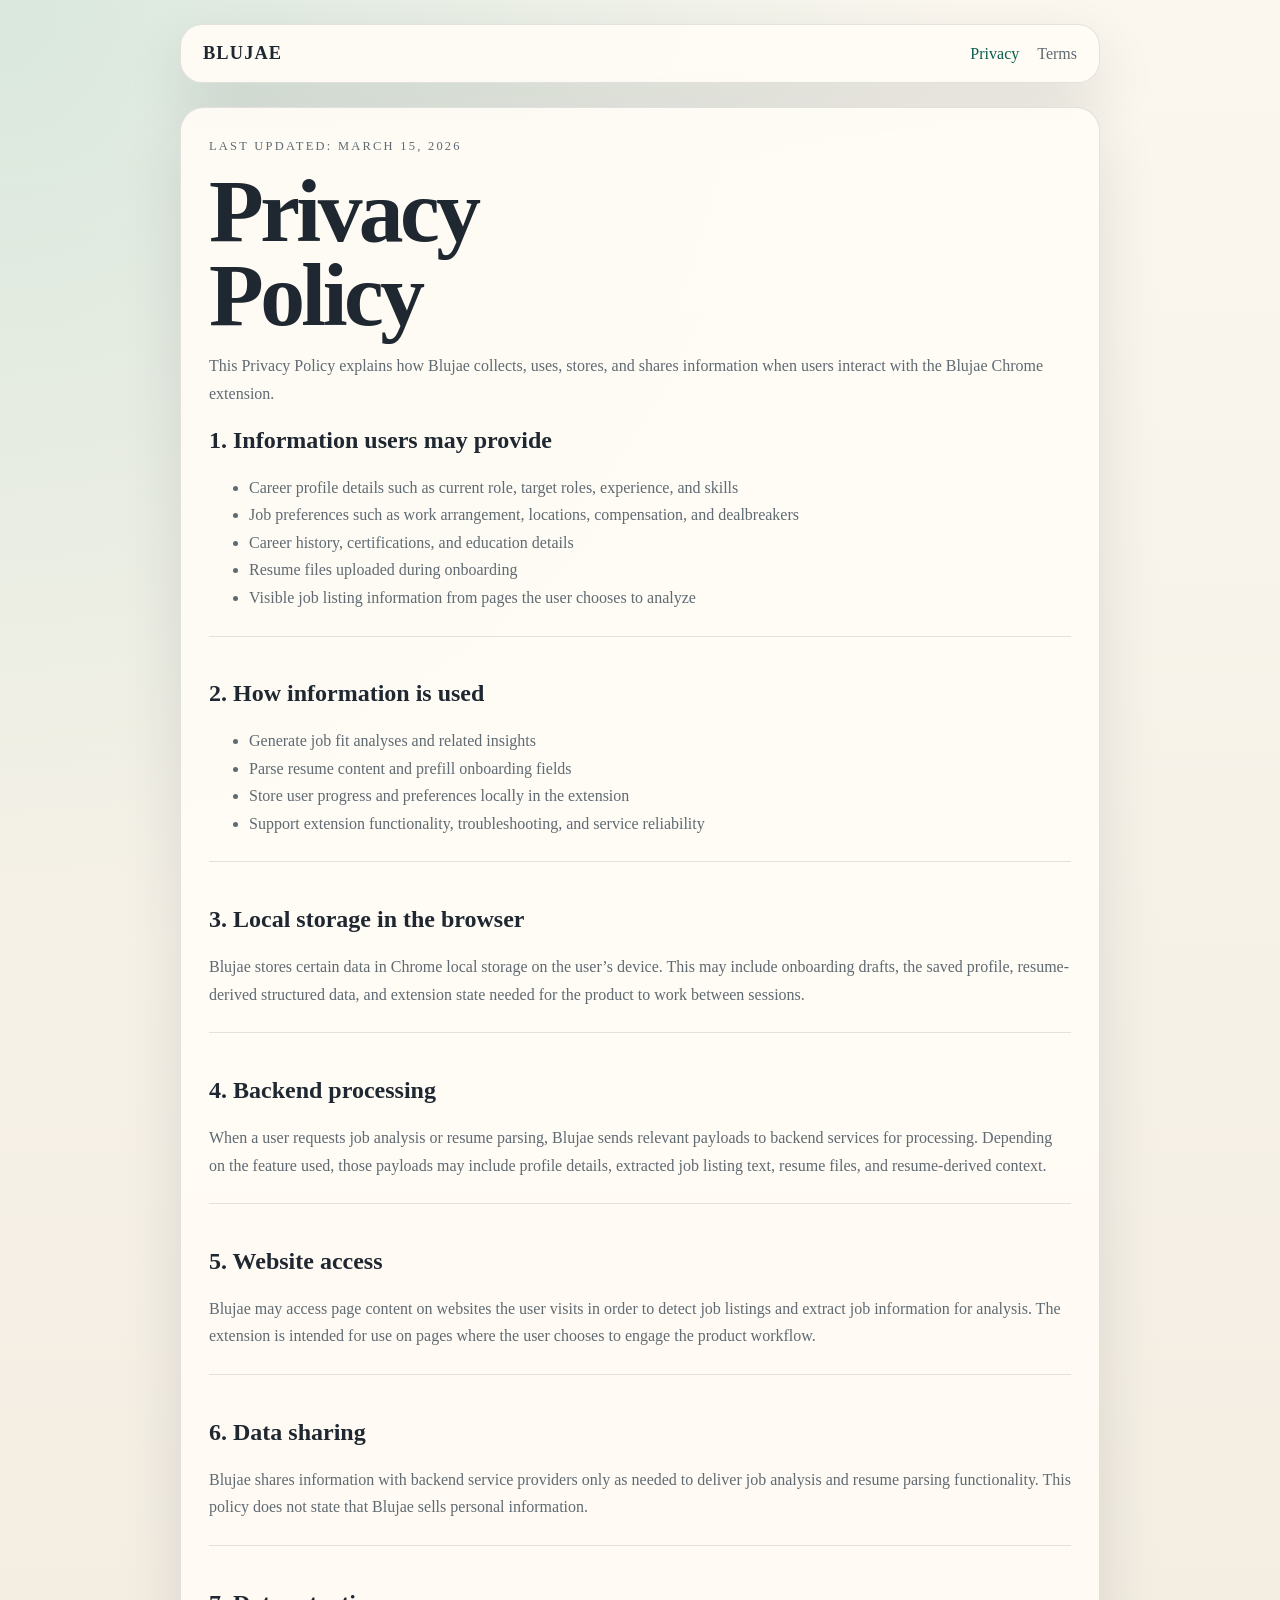
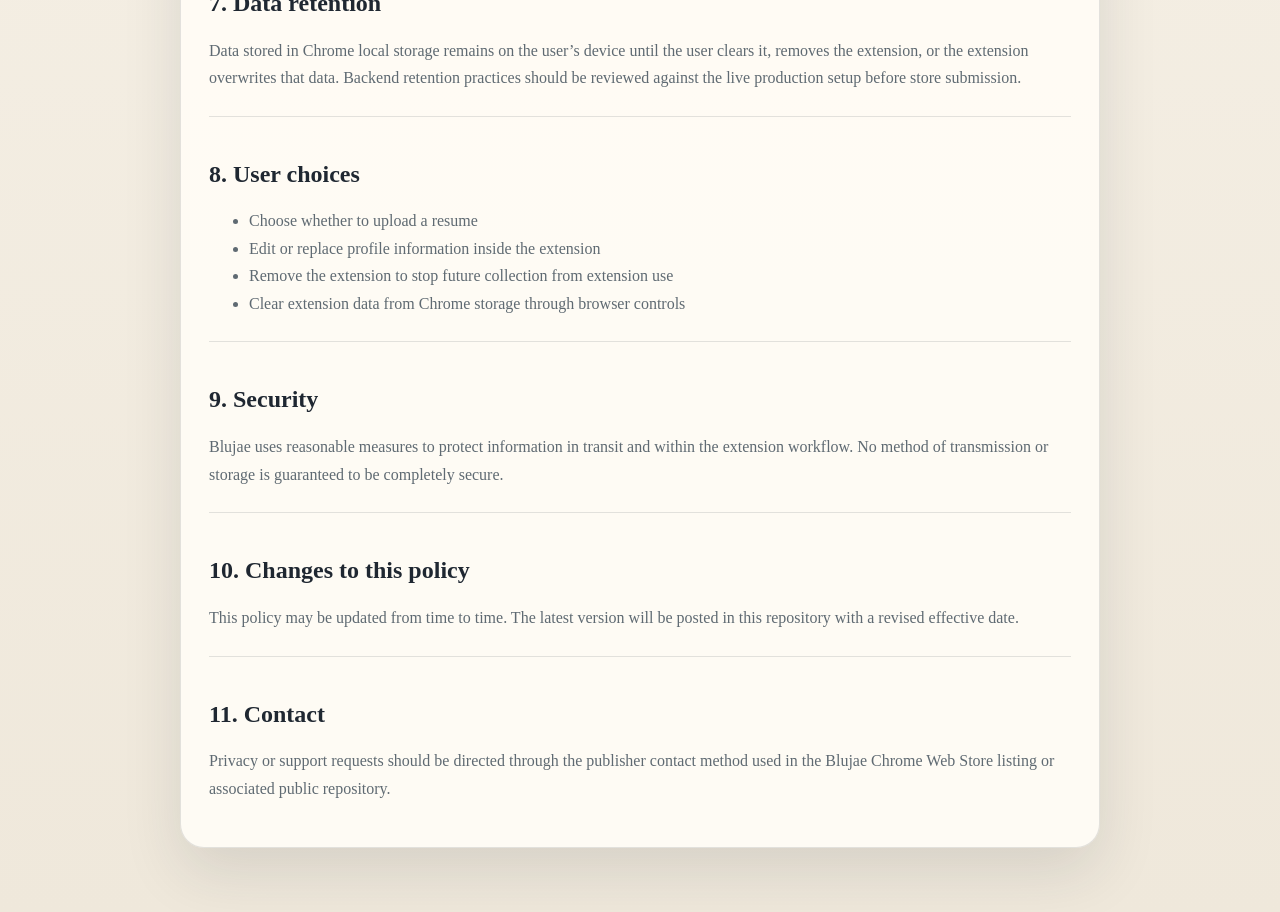
==== privacy.html @ c77d4da8 "Add files via upload" ====
<!DOCTYPE html>
<html lang="en">
  <head>
    <meta charset="UTF-8" />
    <meta name="viewport" content="width=device-width, initial-scale=1.0" />
    <title>Blujae | Privacy Policy</title>
    <meta name="description" content="Privacy Policy for the Blujae Chrome extension." />
    <link rel="stylesheet" href="./styles.css" />
  </head>
  <body>
    <div class="page-shell policy-shell">
      <nav class="topbar compact">
        <a class="brand" href="./index.html">Blujae</a>
        <div class="nav-links">
          <a class="active" href="./privacy.html">Privacy</a>
          <a href="./terms.html">Terms</a>
        </div>
      </nav>

      <main class="policy-page">
        <p class="eyebrow">Last updated: March 15, 2026</p>
        <h1>Privacy Policy</h1>
        <p>
          This Privacy Policy explains how Blujae collects, uses, stores, and shares information
          when users interact with the Blujae Chrome extension.
        </p>

        <section>
          <h2>1. Information users may provide</h2>
          <ul>
            <li>Career profile details such as current role, target roles, experience, and skills</li>
            <li>Job preferences such as work arrangement, locations, compensation, and dealbreakers</li>
            <li>Career history, certifications, and education details</li>
            <li>Resume files uploaded during onboarding</li>
            <li>Visible job listing information from pages the user chooses to analyze</li>
          </ul>
        </section>

        <section>
          <h2>2. How information is used</h2>
          <ul>
            <li>Generate job fit analyses and related insights</li>
            <li>Parse resume content and prefill onboarding fields</li>
            <li>Store user progress and preferences locally in the extension</li>
            <li>Support extension functionality, troubleshooting, and service reliability</li>
          </ul>
        </section>

        <section>
          <h2>3. Local storage in the browser</h2>
          <p>
            Blujae stores certain data in Chrome local storage on the user’s device. This may
            include onboarding drafts, the saved profile, resume-derived structured data, and
            extension state needed for the product to work between sessions.
          </p>
        </section>

        <section>
          <h2>4. Backend processing</h2>
          <p>
            When a user requests job analysis or resume parsing, Blujae sends relevant payloads to
            backend services for processing. Depending on the feature used, those payloads may
            include profile details, extracted job listing text, resume files, and resume-derived
            context.
          </p>
        </section>

        <section>
          <h2>5. Website access</h2>
          <p>
            Blujae may access page content on websites the user visits in order to detect job
            listings and extract job information for analysis. The extension is intended for use on
            pages where the user chooses to engage the product workflow.
          </p>
        </section>

        <section>
          <h2>6. Data sharing</h2>
          <p>
            Blujae shares information with backend service providers only as needed to deliver job
            analysis and resume parsing functionality. This policy does not state that Blujae sells
            personal information.
          </p>
        </section>

        <section>
          <h2>7. Data retention</h2>
          <p>
            Data stored in Chrome local storage remains on the user’s device until the user clears
            it, removes the extension, or the extension overwrites that data. Backend retention
            practices should be reviewed against the live production setup before store submission.
          </p>
        </section>

        <section>
          <h2>8. User choices</h2>
          <ul>
            <li>Choose whether to upload a resume</li>
            <li>Edit or replace profile information inside the extension</li>
            <li>Remove the extension to stop future collection from extension use</li>
            <li>Clear extension data from Chrome storage through browser controls</li>
          </ul>
        </section>

        <section>
          <h2>9. Security</h2>
          <p>
            Blujae uses reasonable measures to protect information in transit and within the
            extension workflow. No method of transmission or storage is guaranteed to be completely
            secure.
          </p>
        </section>

        <section>
          <h2>10. Changes to this policy</h2>
          <p>
            This policy may be updated from time to time. The latest version will be posted in this
            repository with a revised effective date.
          </p>
        </section>

        <section>
          <h2>11. Contact</h2>
          <p>
            Privacy or support requests should be directed through the publisher contact method used
            in the Blujae Chrome Web Store listing or associated public repository.
          </p>
        </section>
      </main>
    </div>
  </body>
</html>
---- styles.css ----
:root {
  --bg: #f3efe6;
  --paper: rgba(255, 252, 246, 0.93);
  --ink: #1f2731;
  --muted: #5f6a72;
  --accent: #0d8a73;
  --accent-deep: #0a5e4e;
  --line: rgba(31, 39, 49, 0.12);
  --shadow: 0 24px 60px rgba(31, 39, 49, 0.12);
}

* {
  box-sizing: border-box;
}

body {
  margin: 0;
  font-family: Georgia, "Times New Roman", serif;
  color: var(--ink);
  background:
    radial-gradient(circle at top left, rgba(13, 138, 115, 0.14), transparent 34%),
    linear-gradient(180deg, #fbf7ef 0%, #efe8db 100%);
}

.page-shell {
  width: min(1120px, calc(100% - 32px));
  margin: 0 auto;
  padding: 24px 0 64px;
}

.policy-shell {
  width: min(920px, calc(100% - 32px));
}

.topbar {
  display: flex;
  justify-content: space-between;
  align-items: center;
  gap: 16px;
  padding: 18px 22px;
  border: 1px solid var(--line);
  border-radius: 22px;
  background: var(--paper);
  box-shadow: var(--shadow);
}

.compact {
  margin-bottom: 24px;
}

.brand {
  color: var(--ink);
  text-decoration: none;
  font-size: 1.15rem;
  font-weight: 700;
  letter-spacing: 0.06em;
  text-transform: uppercase;
}

.nav-links {
  display: flex;
  gap: 18px;
  flex-wrap: wrap;
}

.nav-links a {
  color: var(--muted);
  text-decoration: none;
}

.nav-links a.active,
.nav-links a:hover {
  color: var(--accent-deep);
}

.hero {
  display: grid;
  gap: 28px;
}

.hero-copy {
  padding: 48px 12px 12px;
}

.eyebrow {
  margin: 0 0 12px;
  font-size: 0.78rem;
  letter-spacing: 0.18em;
  text-transform: uppercase;
  color: var(--accent-deep);
}

h1 {
  margin: 0;
  max-width: 11ch;
  font-size: clamp(3rem, 7vw, 5.8rem);
  line-height: 0.93;
  letter-spacing: -0.04em;
}

.lede,
.card p,
.detail-grid p,
.policy-page p,
.policy-page li {
  color: var(--muted);
  line-height: 1.72;
}

.lede {
  max-width: 720px;
  margin: 20px 0 0;
  font-size: 1.18rem;
}

.hero-actions {
  display: flex;
  gap: 14px;
  flex-wrap: wrap;
  margin-top: 28px;
}

.button {
  display: inline-flex;
  align-items: center;
  justify-content: center;
  min-height: 48px;
  padding: 0 18px;
  border-radius: 999px;
  border: 1px solid transparent;
  text-decoration: none;
  font-weight: 700;
}

.primary {
  background: var(--accent);
  color: #fff;
}

.secondary {
  border-color: var(--line);
  background: rgba(255, 255, 255, 0.65);
  color: var(--ink);
}

.card-grid,
.detail-grid {
  display: grid;
  gap: 18px;
}

.card-grid {
  grid-template-columns: repeat(3, minmax(0, 1fr));
  margin-top: 20px;
}

.card,
.details,
.policy-page {
  border: 1px solid var(--line);
  border-radius: 24px;
  background: var(--paper);
  box-shadow: var(--shadow);
}

.card,
.details,
.policy-page {
  padding: 28px;
}

.detail-grid {
  grid-template-columns: repeat(2, minmax(0, 1fr));
}

.detail-grid article {
  padding: 18px 0;
  border-top: 1px solid var(--line);
}

.policy-page section + section {
  margin-top: 24px;
  padding-top: 24px;
  border-top: 1px solid var(--line);
}

@media (max-width: 820px) {
  .topbar {
    align-items: flex-start;
    flex-direction: column;
  }

  .card-grid,
  .detail-grid {
    grid-template-columns: 1fr;
  }

  .hero-copy {
    padding-top: 20px;
  }

  h1 {
    max-width: none;
    font-size: clamp(2.6rem, 14vw, 4.2rem);
  }
}
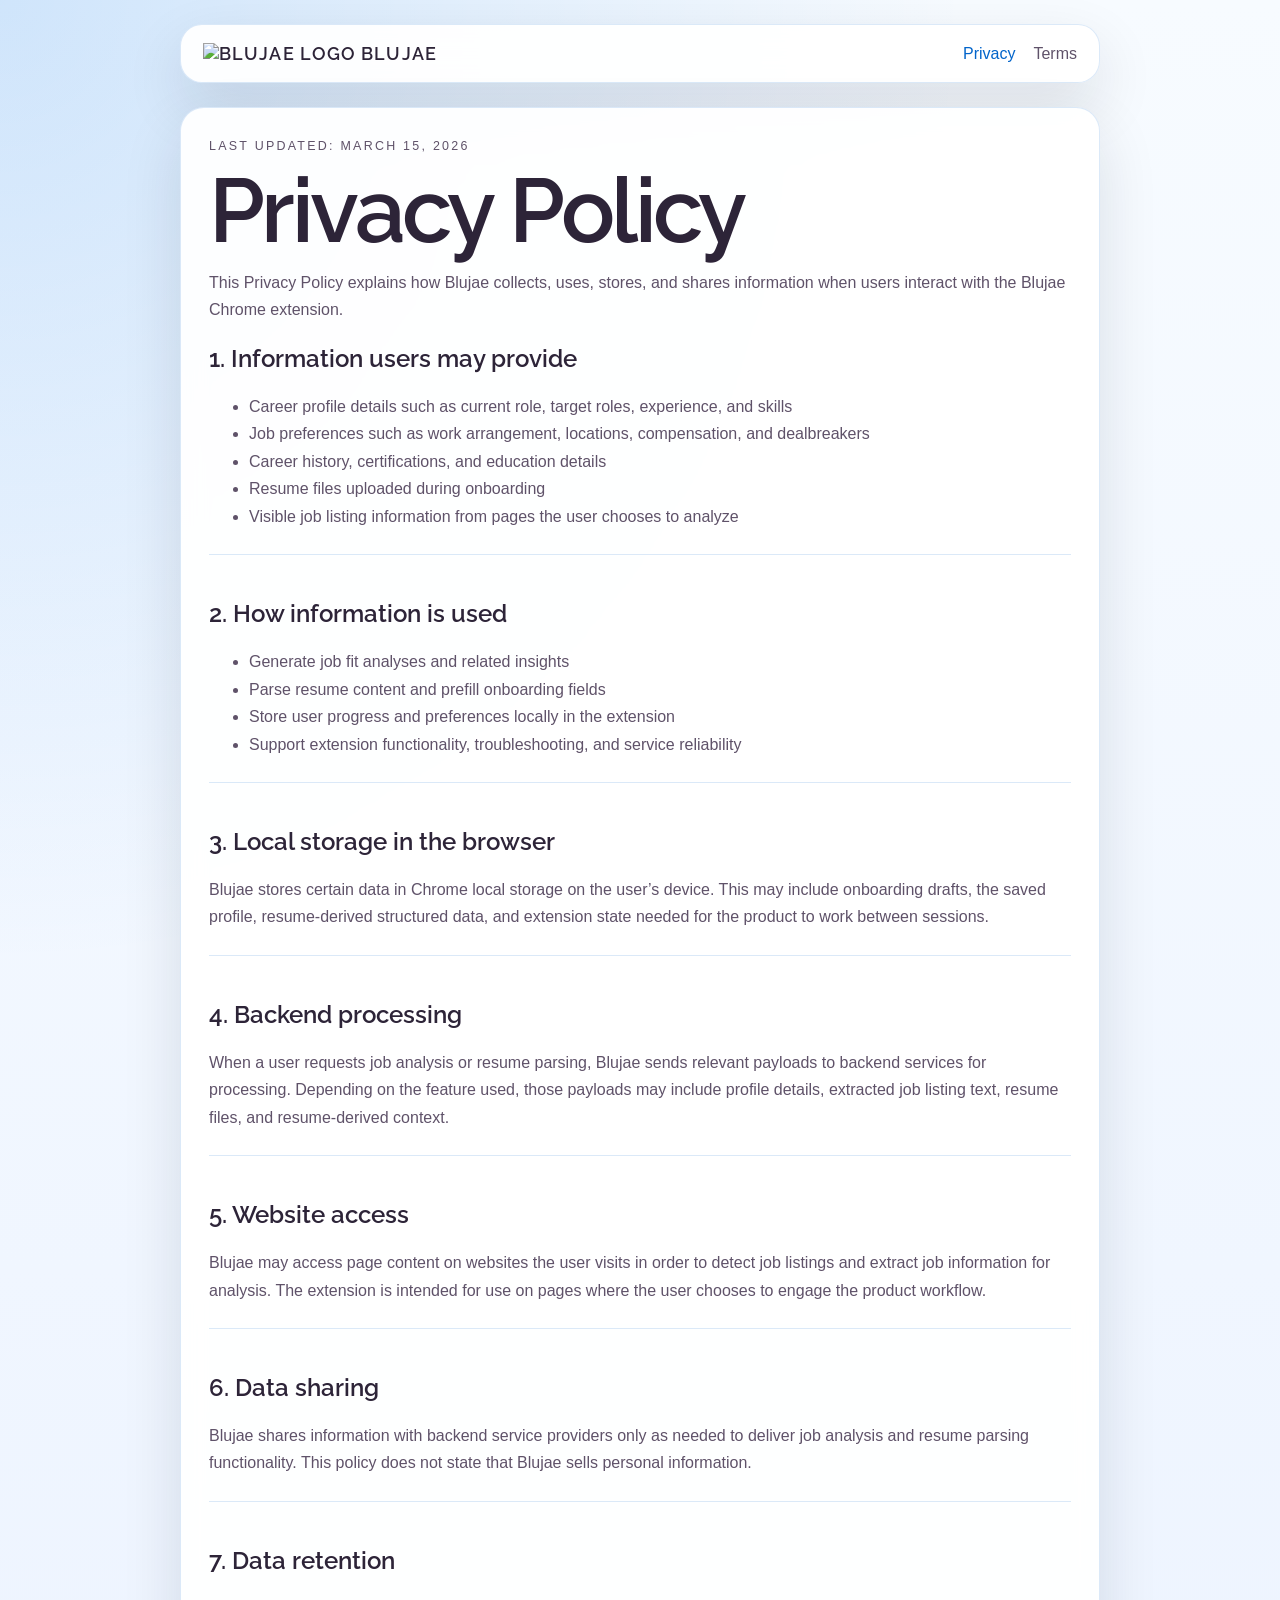
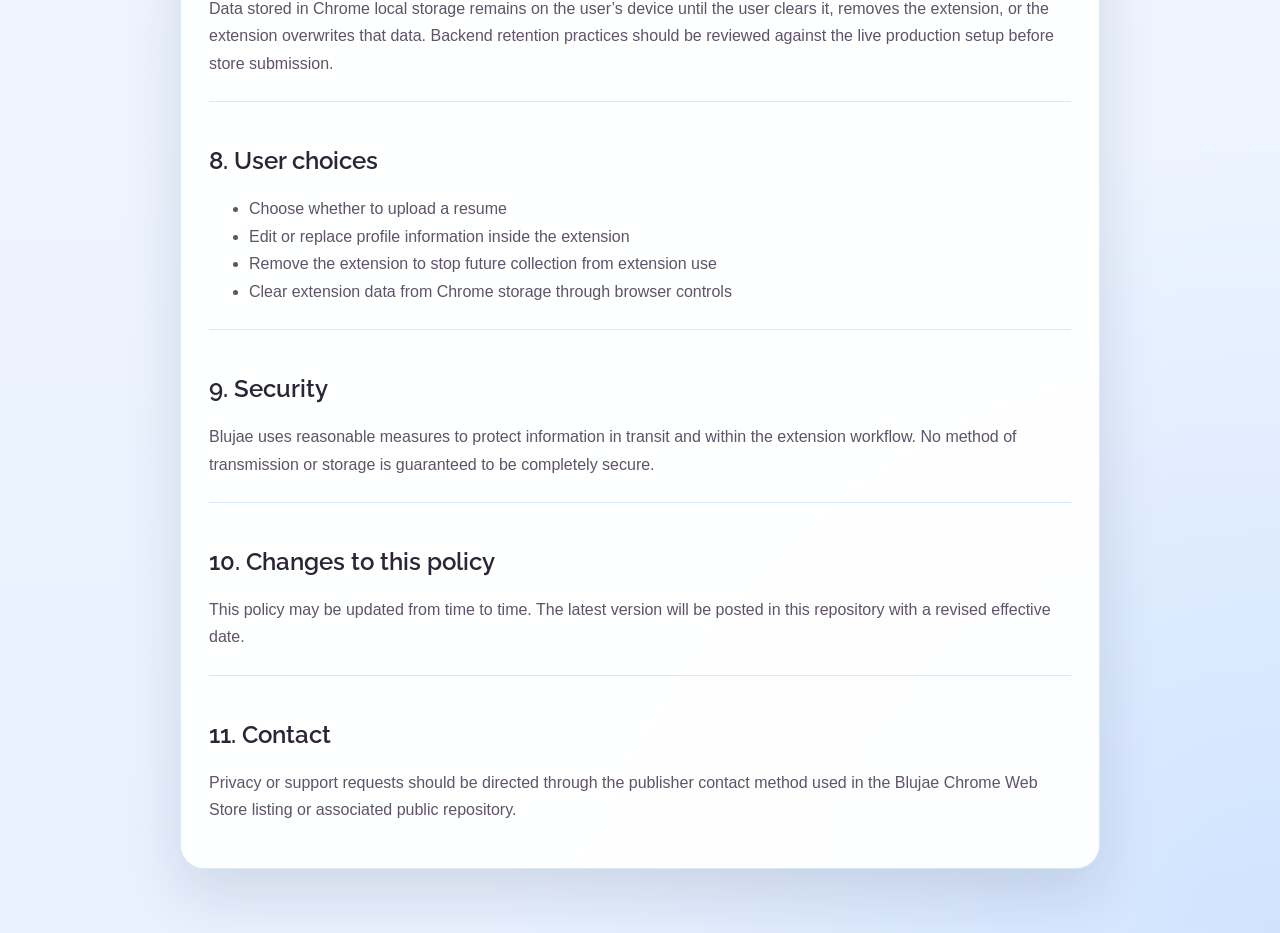
==== commit 3845e38b: "Update privacy.html tweaks" ====
--- a/privacy.html
+++ b/privacy.html
@@ -10,7 +10,10 @@
   <body>
     <div class="page-shell policy-shell">
       <nav class="topbar compact">
-        <a class="brand" href="./index.html">Blujae</a>
+        <a class="brand" href="./index.html">
+          <img class="brand-logo" src="./assets/blujae-logo.svg" alt="Blujae logo" />
+          <span>Blujae</span>
+        </a>
         <div class="nav-links">
           <a class="active" href="./privacy.html">Privacy</a>
           <a href="./terms.html">Terms</a>
--- a/styles.css
+++ b/styles.css
@@ -1,12 +1,14 @@
+@import url("https://fonts.googleapis.com/css2?family=Raleway:wght@500;600;700&display=swap");
+
 :root {
-  --bg: #f3efe6;
-  --paper: rgba(255, 252, 246, 0.93);
-  --ink: #1f2731;
-  --muted: #5f6a72;
-  --accent: #0d8a73;
-  --accent-deep: #0a5e4e;
-  --line: rgba(31, 39, 49, 0.12);
-  --shadow: 0 24px 60px rgba(31, 39, 49, 0.12);
+  --bg: #eef5ff;
+  --paper: rgba(255, 255, 255, 0.94);
+  --ink: #2d2438;
+  --muted: #5f5269;
+  --accent: #0071e7;
+  --accent-deep: #0264ca;
+  --line: rgba(2, 100, 202, 0.14);
+  --shadow: 0 24px 60px rgba(15, 23, 42, 0.12);
 }
 
 * {
@@ -15,11 +17,13 @@
 
 body {
   margin: 0;
-  font-family: Georgia, "Times New Roman", serif;
+  font-family: -apple-system, BlinkMacSystemFont, "Segoe UI", Roboto, Oxygen, Ubuntu,
+    Cantarell, sans-serif;
   color: var(--ink);
   background:
-    radial-gradient(circle at top left, rgba(13, 138, 115, 0.14), transparent 34%),
-    linear-gradient(180deg, #fbf7ef 0%, #efe8db 100%);
+    radial-gradient(circle at top left, rgba(0, 113, 231, 0.16), transparent 34%),
+    radial-gradient(circle at bottom right, rgba(96, 165, 250, 0.18), transparent 28%),
+    linear-gradient(180deg, #f7fbff 0%, #e9f1ff 100%);
 }
 
 .page-shell {
@@ -42,6 +46,7 @@
   border-radius: 22px;
   background: var(--paper);
   box-shadow: var(--shadow);
+  backdrop-filter: blur(12px);
 }
 
 .compact {
@@ -49,10 +54,11 @@
 }
 
 .brand {
+  font-family: "Raleway", -apple-system, BlinkMacSystemFont, "Segoe UI", Roboto, sans-serif;
   color: var(--ink);
   text-decoration: none;
   font-size: 1.15rem;
-  font-weight: 700;
+  font-weight: 600;
   letter-spacing: 0.06em;
   text-transform: uppercase;
 }
@@ -91,11 +97,19 @@
 }
 
 h1 {
+  font-family: "Raleway", -apple-system, BlinkMacSystemFont, "Segoe UI", Roboto, sans-serif;
   margin: 0;
   max-width: 11ch;
   font-size: clamp(3rem, 7vw, 5.8rem);
+  font-weight: 600;
   line-height: 0.93;
   letter-spacing: -0.04em;
+}
+
+h2,
+h3 {
+  font-family: "Raleway", -apple-system, BlinkMacSystemFont, "Segoe UI", Roboto, sans-serif;
+  font-weight: 600;
 }
 
 .lede,
@@ -130,16 +144,22 @@
   border: 1px solid transparent;
   text-decoration: none;
   font-weight: 700;
+  transition: transform 160ms ease, box-shadow 160ms ease, border-color 160ms ease;
+}
+
+.button:hover {
+  transform: translateY(-1px);
 }
 
 .primary {
-  background: var(--accent);
+  background: linear-gradient(135deg, var(--accent) 0%, var(--accent-deep) 100%);
   color: #fff;
+  box-shadow: 0 16px 28px rgba(2, 100, 202, 0.22);
 }
 
 .secondary {
   border-color: var(--line);
-  background: rgba(255, 255, 255, 0.65);
+  background: rgba(255, 255, 255, 0.8);
   color: var(--ink);
 }
 
@@ -161,6 +181,7 @@
   border-radius: 24px;
   background: var(--paper);
   box-shadow: var(--shadow);
+  backdrop-filter: blur(12px);
 }
 
 .card,
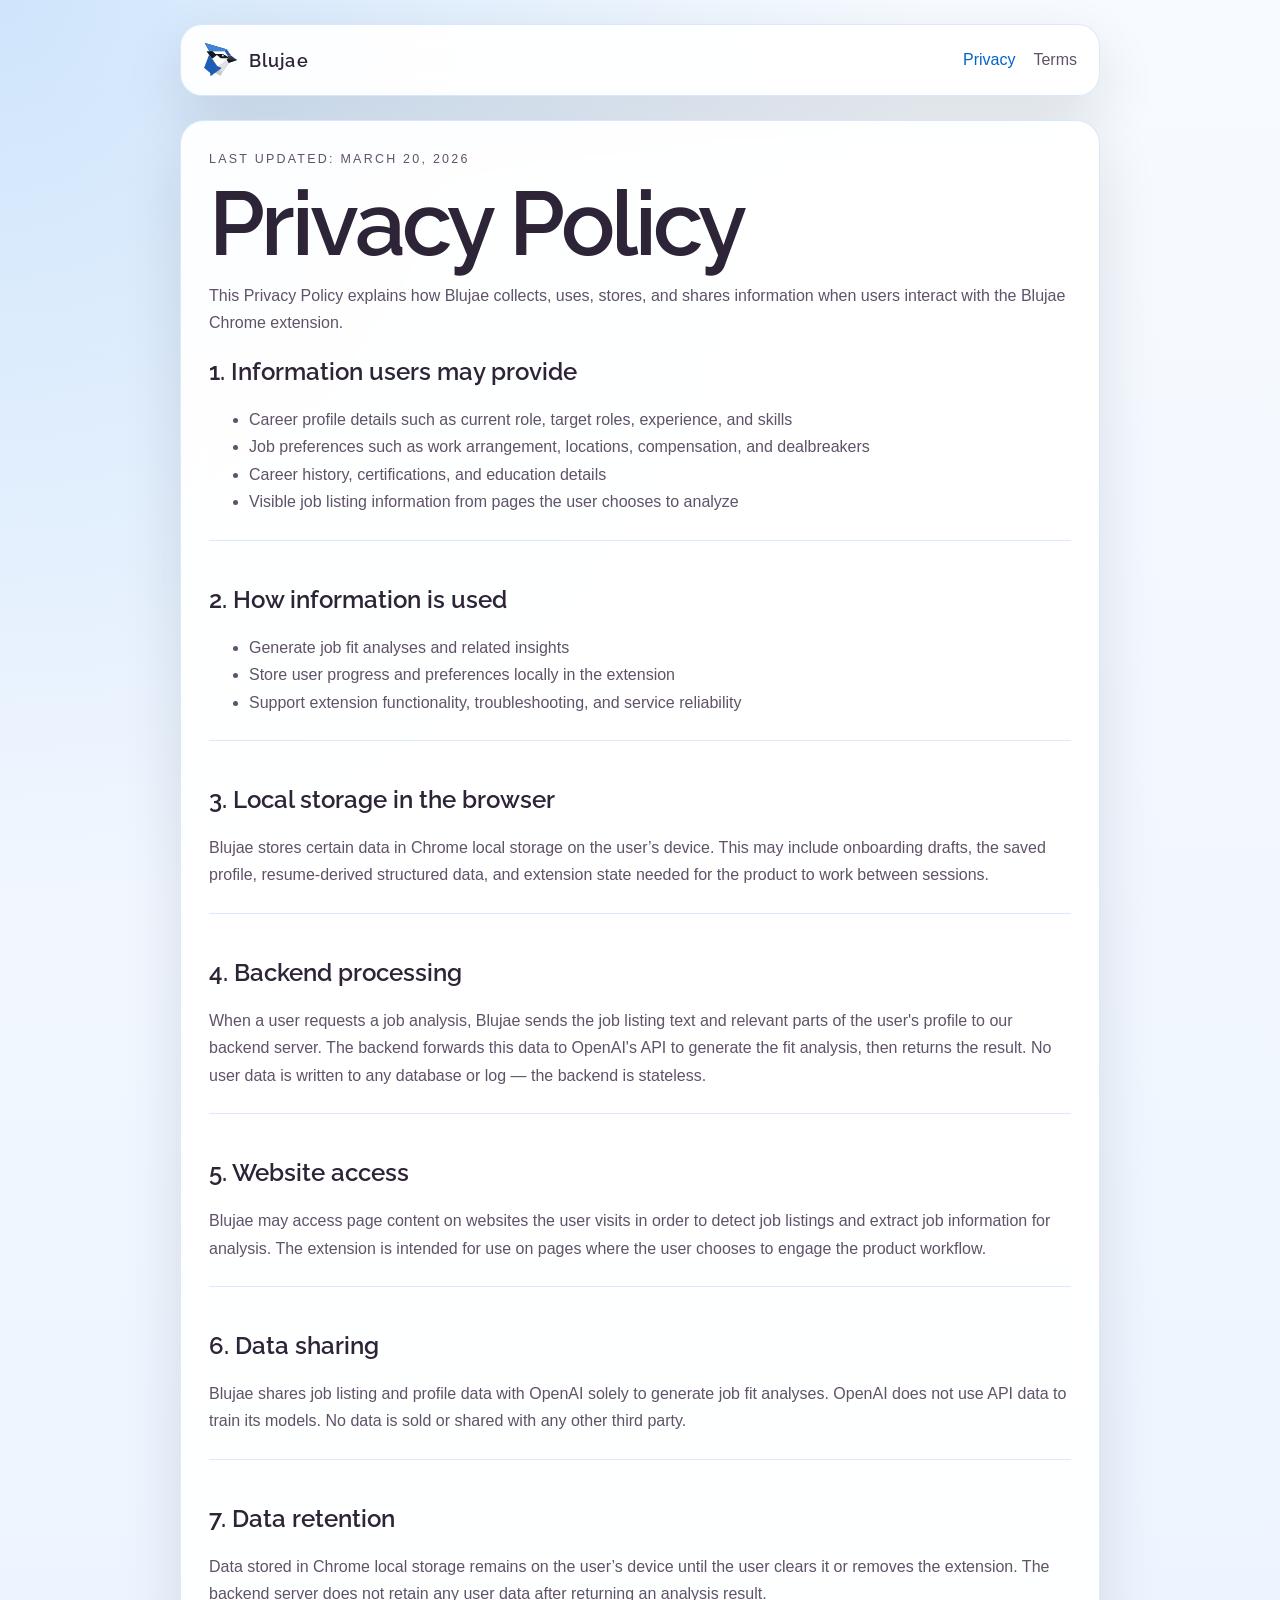
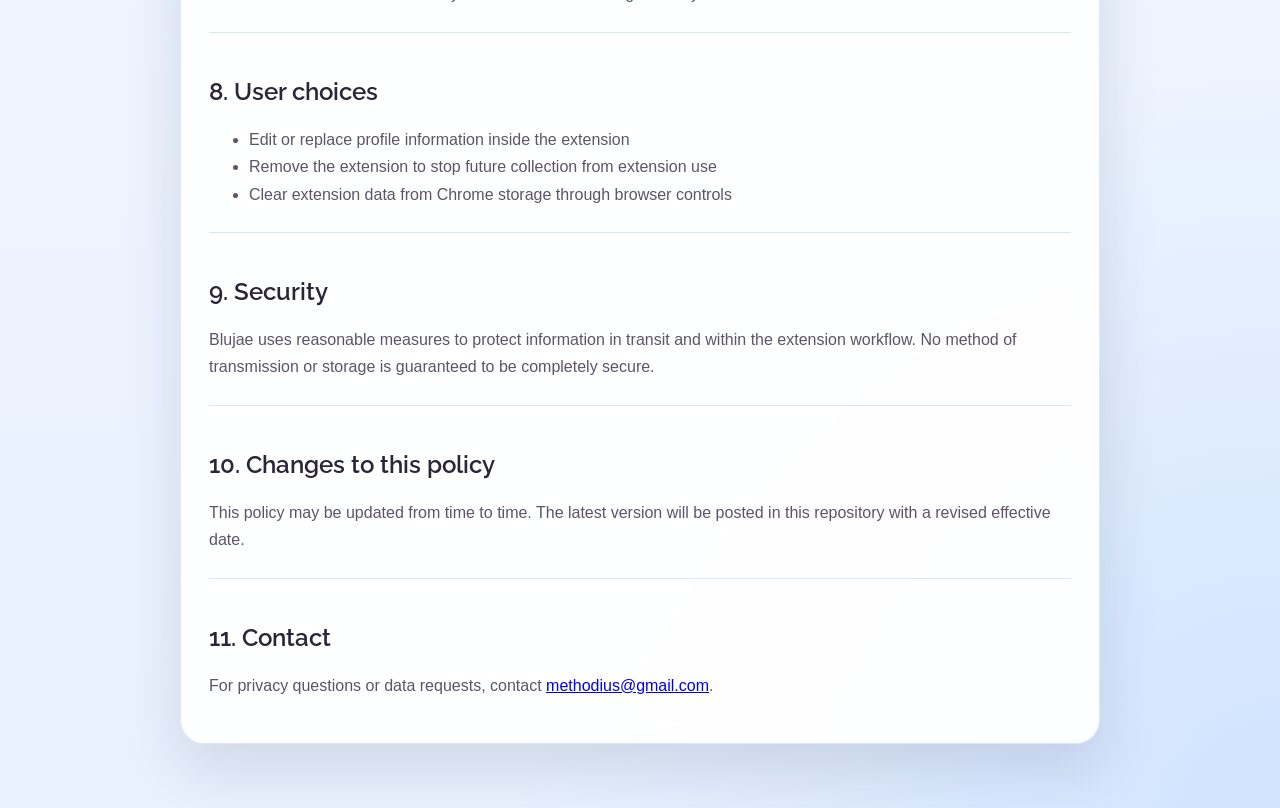
==== commit 300cb1c3: "Update privacy policy to reflect actual data practices - Remove resume file upload references (users" ====
--- a/privacy.html
+++ b/privacy.html
@@ -21,7 +21,7 @@
       </nav>
 
       <main class="policy-page">
-        <p class="eyebrow">Last updated: March 15, 2026</p>
+        <p class="eyebrow">Last updated: March 20, 2026</p>
         <h1>Privacy Policy</h1>
         <p>
           This Privacy Policy explains how Blujae collects, uses, stores, and shares information
@@ -34,7 +34,6 @@
             <li>Career profile details such as current role, target roles, experience, and skills</li>
             <li>Job preferences such as work arrangement, locations, compensation, and dealbreakers</li>
             <li>Career history, certifications, and education details</li>
-            <li>Resume files uploaded during onboarding</li>
             <li>Visible job listing information from pages the user chooses to analyze</li>
           </ul>
         </section>
@@ -43,7 +42,6 @@
           <h2>2. How information is used</h2>
           <ul>
             <li>Generate job fit analyses and related insights</li>
-            <li>Parse resume content and prefill onboarding fields</li>
             <li>Store user progress and preferences locally in the extension</li>
             <li>Support extension functionality, troubleshooting, and service reliability</li>
           </ul>
@@ -61,10 +59,10 @@
         <section>
           <h2>4. Backend processing</h2>
           <p>
-            When a user requests job analysis or resume parsing, Blujae sends relevant payloads to
-            backend services for processing. Depending on the feature used, those payloads may
-            include profile details, extracted job listing text, resume files, and resume-derived
-            context.
+            When a user requests a job analysis, Blujae sends the job listing text and relevant
+            parts of the user's profile to our backend server. The backend forwards this data to
+            OpenAI's API to generate the fit analysis, then returns the result. No user data is
+            written to any database or log — the backend is stateless.
           </p>
         </section>
 
@@ -80,9 +78,9 @@
         <section>
           <h2>6. Data sharing</h2>
           <p>
-            Blujae shares information with backend service providers only as needed to deliver job
-            analysis and resume parsing functionality. This policy does not state that Blujae sells
-            personal information.
+            Blujae shares job listing and profile data with OpenAI solely to generate job fit
+            analyses. OpenAI does not use API data to train its models. No data is sold or shared
+            with any other third party.
           </p>
         </section>
 
@@ -90,15 +88,14 @@
           <h2>7. Data retention</h2>
           <p>
             Data stored in Chrome local storage remains on the user’s device until the user clears
-            it, removes the extension, or the extension overwrites that data. Backend retention
-            practices should be reviewed against the live production setup before store submission.
+            it or removes the extension. The backend server does not retain any user data after
+            returning an analysis result.
           </p>
         </section>
 
         <section>
           <h2>8. User choices</h2>
           <ul>
-            <li>Choose whether to upload a resume</li>
             <li>Edit or replace profile information inside the extension</li>
             <li>Remove the extension to stop future collection from extension use</li>
             <li>Clear extension data from Chrome storage through browser controls</li>
@@ -125,8 +122,7 @@
         <section>
           <h2>11. Contact</h2>
           <p>
-            Privacy or support requests should be directed through the publisher contact method used
-            in the Blujae Chrome Web Store listing or associated public repository.
+            For privacy questions or data requests, contact <a href="mailto:methodius@gmail.com">methodius@gmail.com</a>.
           </p>
         </section>
       </main>
--- a/styles.css
+++ b/styles.css
@@ -54,13 +54,23 @@
 }
 
 .brand {
+  display: inline-flex;
+  align-items: center;
+  gap: 12px;
   font-family: "Raleway", -apple-system, BlinkMacSystemFont, "Segoe UI", Roboto, sans-serif;
   color: var(--ink);
   text-decoration: none;
   font-size: 1.15rem;
   font-weight: 600;
   letter-spacing: 0.06em;
-  text-transform: uppercase;
+}
+
+.brand-logo {
+  width: 34px;
+  height: 34px;
+  display: block;
+  object-fit: contain;
+  flex-shrink: 0;
 }
 
 .nav-links {
@@ -172,6 +182,7 @@
 .card-grid {
   grid-template-columns: repeat(3, minmax(0, 1fr));
   margin-top: 20px;
+  margin-bottom: 40px;
 }
 
 .card,
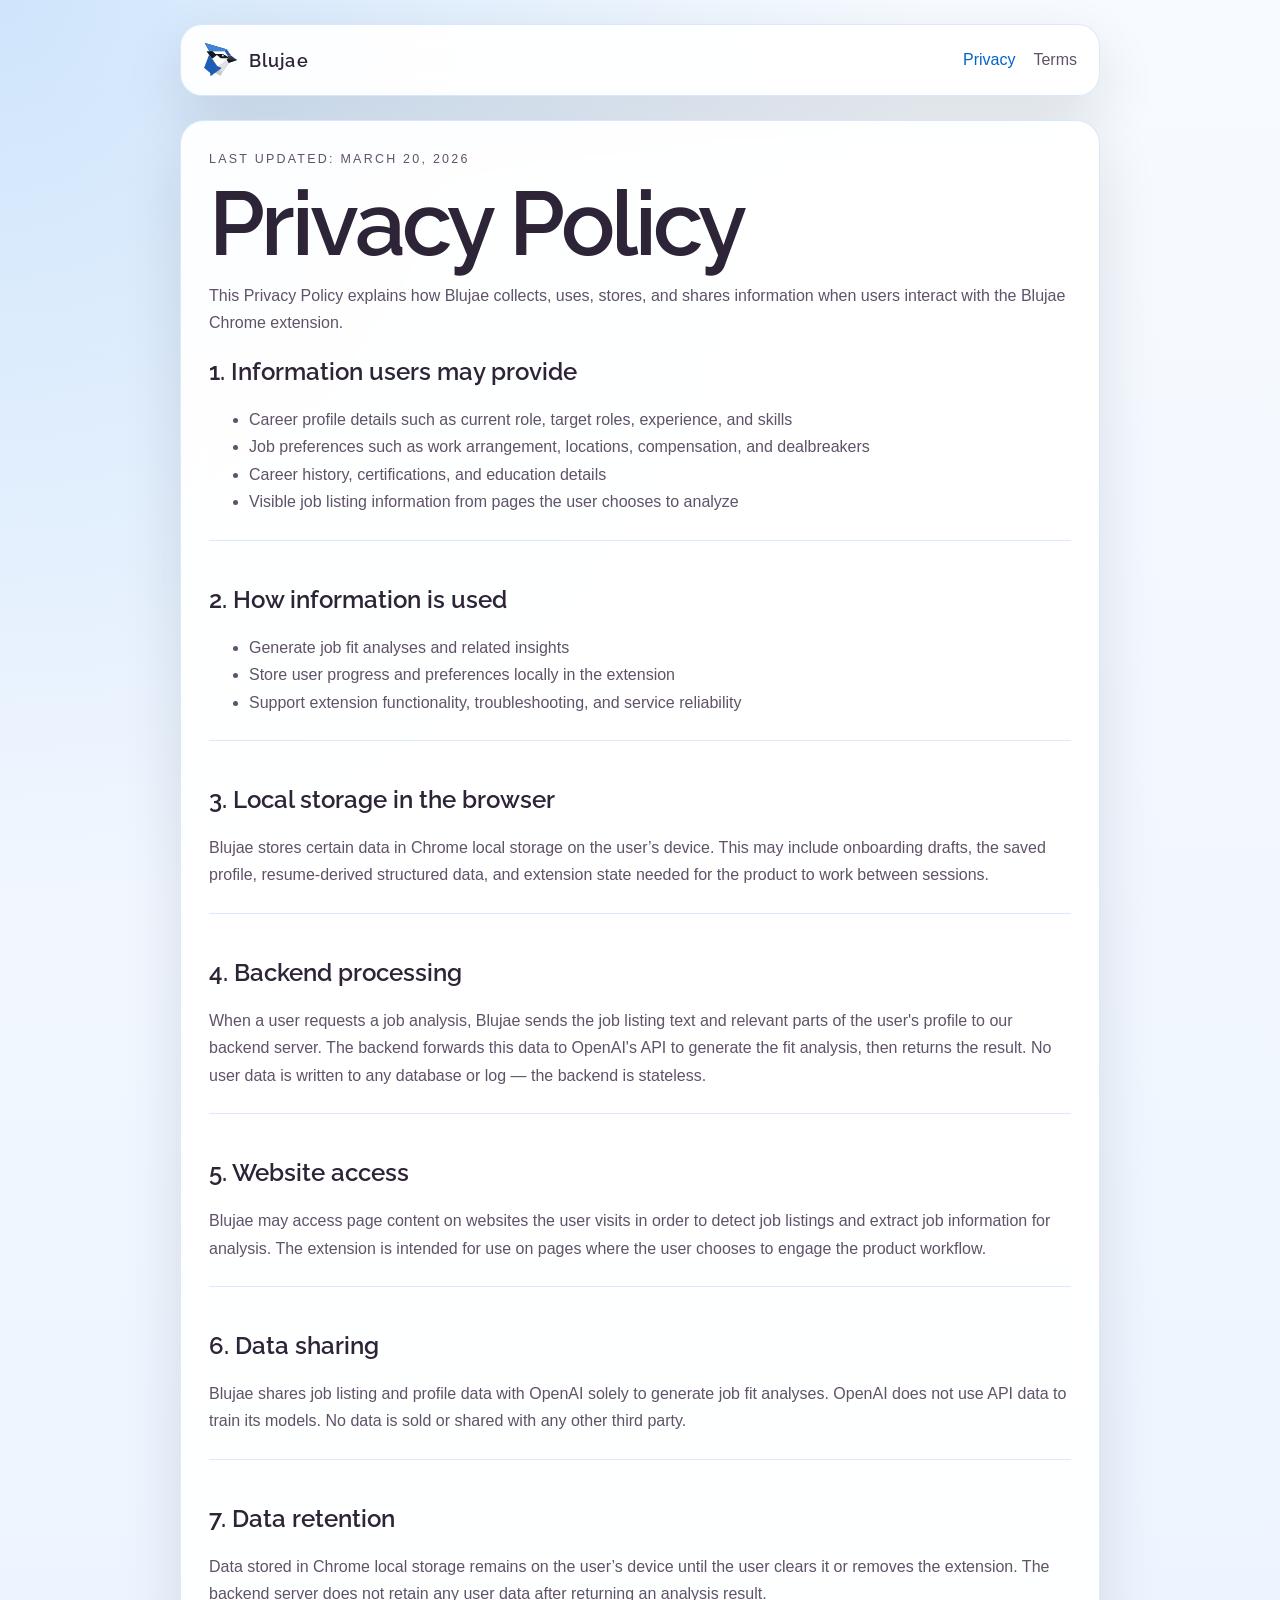
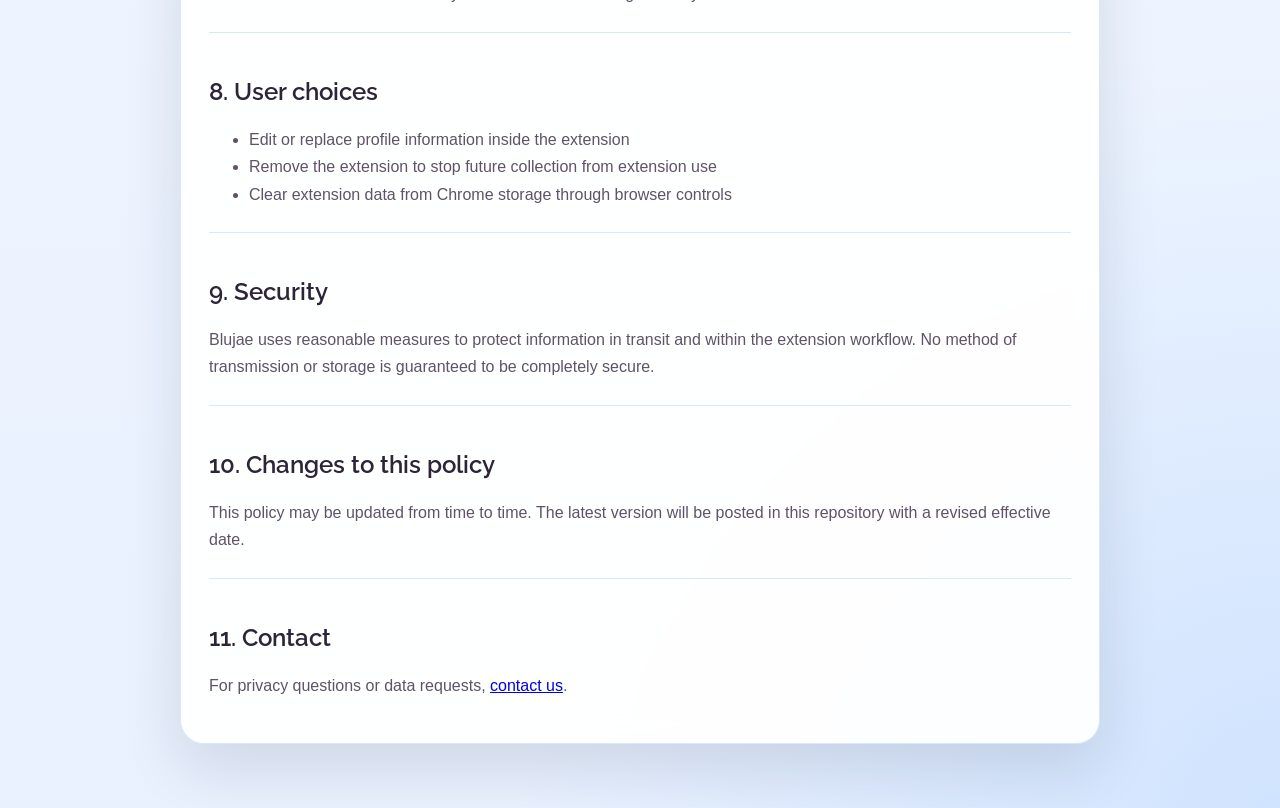
==== commit 67add4b4: "Update contact email and show 'contact us' instead of address" ====
--- a/privacy.html
+++ b/privacy.html
@@ -122,7 +122,7 @@
         <section>
           <h2>11. Contact</h2>
           <p>
-            For privacy questions or data requests, contact <a href="mailto:methodius@gmail.com">methodius@gmail.com</a>.
+            For privacy questions or data requests, <a href="mailto:3dfantasyfactory@gmail.com">contact us</a>.
           </p>
         </section>
       </main>
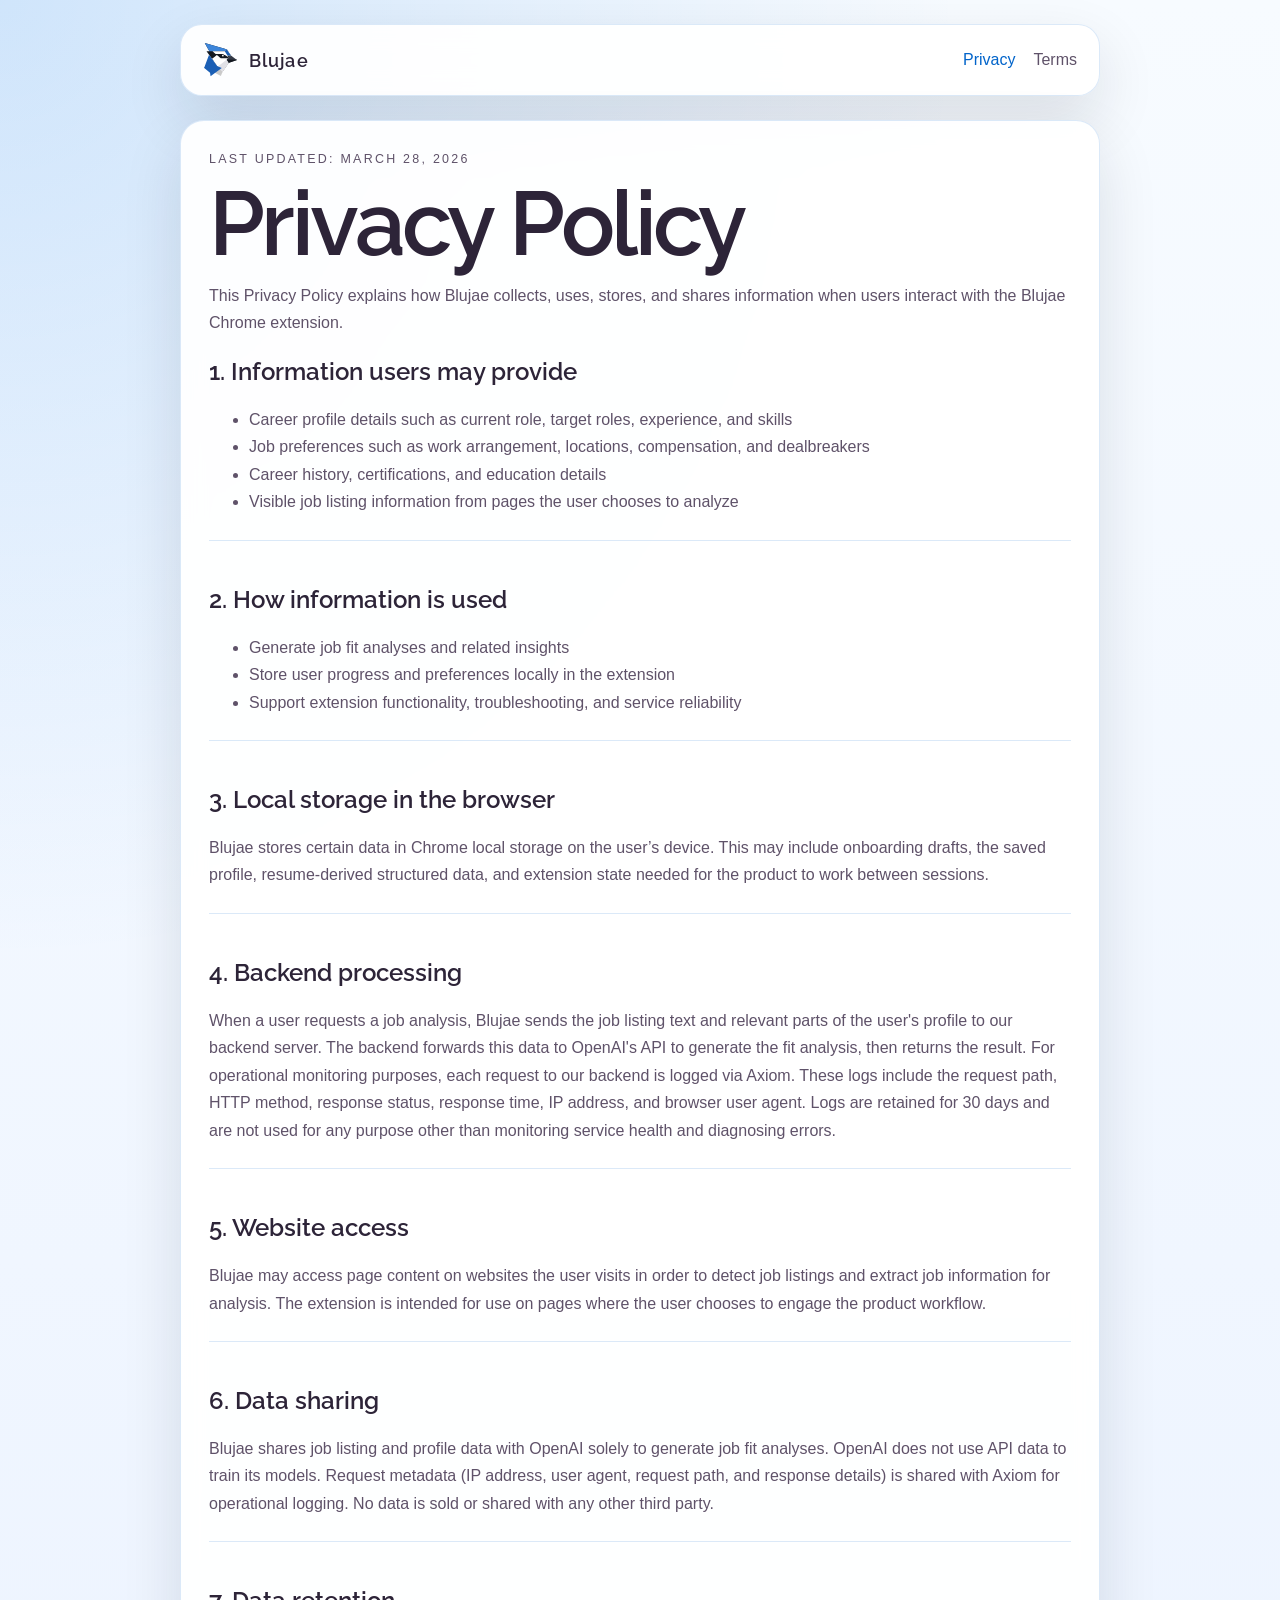
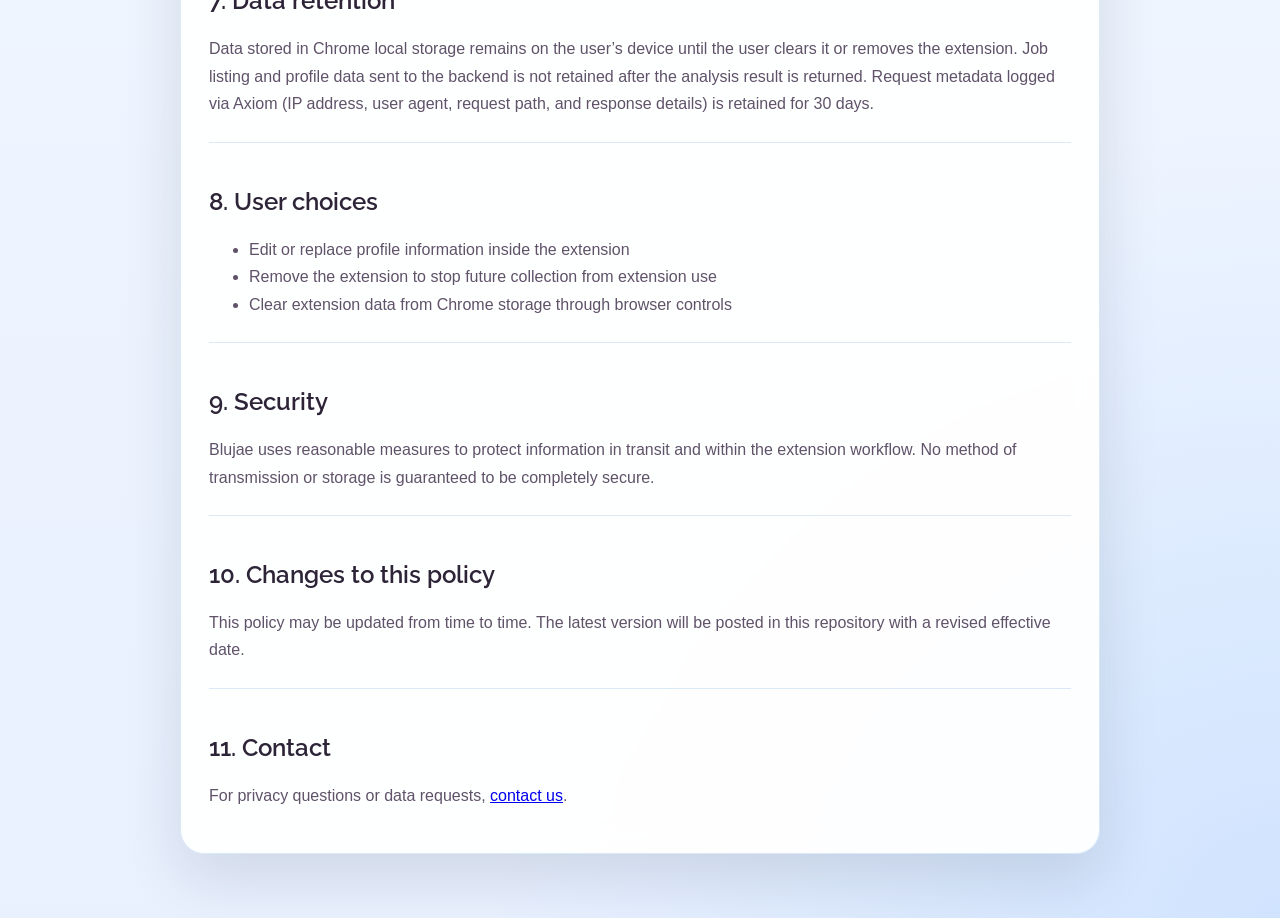
==== commit d49e673d: "Update privacy policy to disclose Axiom request logging Adds accurate disclosure that backend reques" ====
--- a/privacy.html
+++ b/privacy.html
@@ -21,7 +21,7 @@
       </nav>
 
       <main class="policy-page">
-        <p class="eyebrow">Last updated: March 20, 2026</p>
+        <p class="eyebrow">Last updated: March 28, 2026</p>
         <h1>Privacy Policy</h1>
         <p>
           This Privacy Policy explains how Blujae collects, uses, stores, and shares information
@@ -61,8 +61,11 @@
           <p>
             When a user requests a job analysis, Blujae sends the job listing text and relevant
             parts of the user's profile to our backend server. The backend forwards this data to
-            OpenAI's API to generate the fit analysis, then returns the result. No user data is
-            written to any database or log — the backend is stateless.
+            OpenAI's API to generate the fit analysis, then returns the result. For operational
+            monitoring purposes, each request to our backend is logged via Axiom. These logs
+            include the request path, HTTP method, response status, response time, IP address,
+            and browser user agent. Logs are retained for 30 days and are not used for any
+            purpose other than monitoring service health and diagnosing errors.
           </p>
         </section>
 
@@ -79,8 +82,9 @@
           <h2>6. Data sharing</h2>
           <p>
             Blujae shares job listing and profile data with OpenAI solely to generate job fit
-            analyses. OpenAI does not use API data to train its models. No data is sold or shared
-            with any other third party.
+            analyses. OpenAI does not use API data to train its models. Request metadata (IP
+            address, user agent, request path, and response details) is shared with Axiom for
+            operational logging. No data is sold or shared with any other third party.
           </p>
         </section>
 
@@ -88,8 +92,9 @@
           <h2>7. Data retention</h2>
           <p>
             Data stored in Chrome local storage remains on the user’s device until the user clears
-            it or removes the extension. The backend server does not retain any user data after
-            returning an analysis result.
+            it or removes the extension. Job listing and profile data sent to the backend is not
+            retained after the analysis result is returned. Request metadata logged via Axiom
+            (IP address, user agent, request path, and response details) is retained for 30 days.
           </p>
         </section>
 
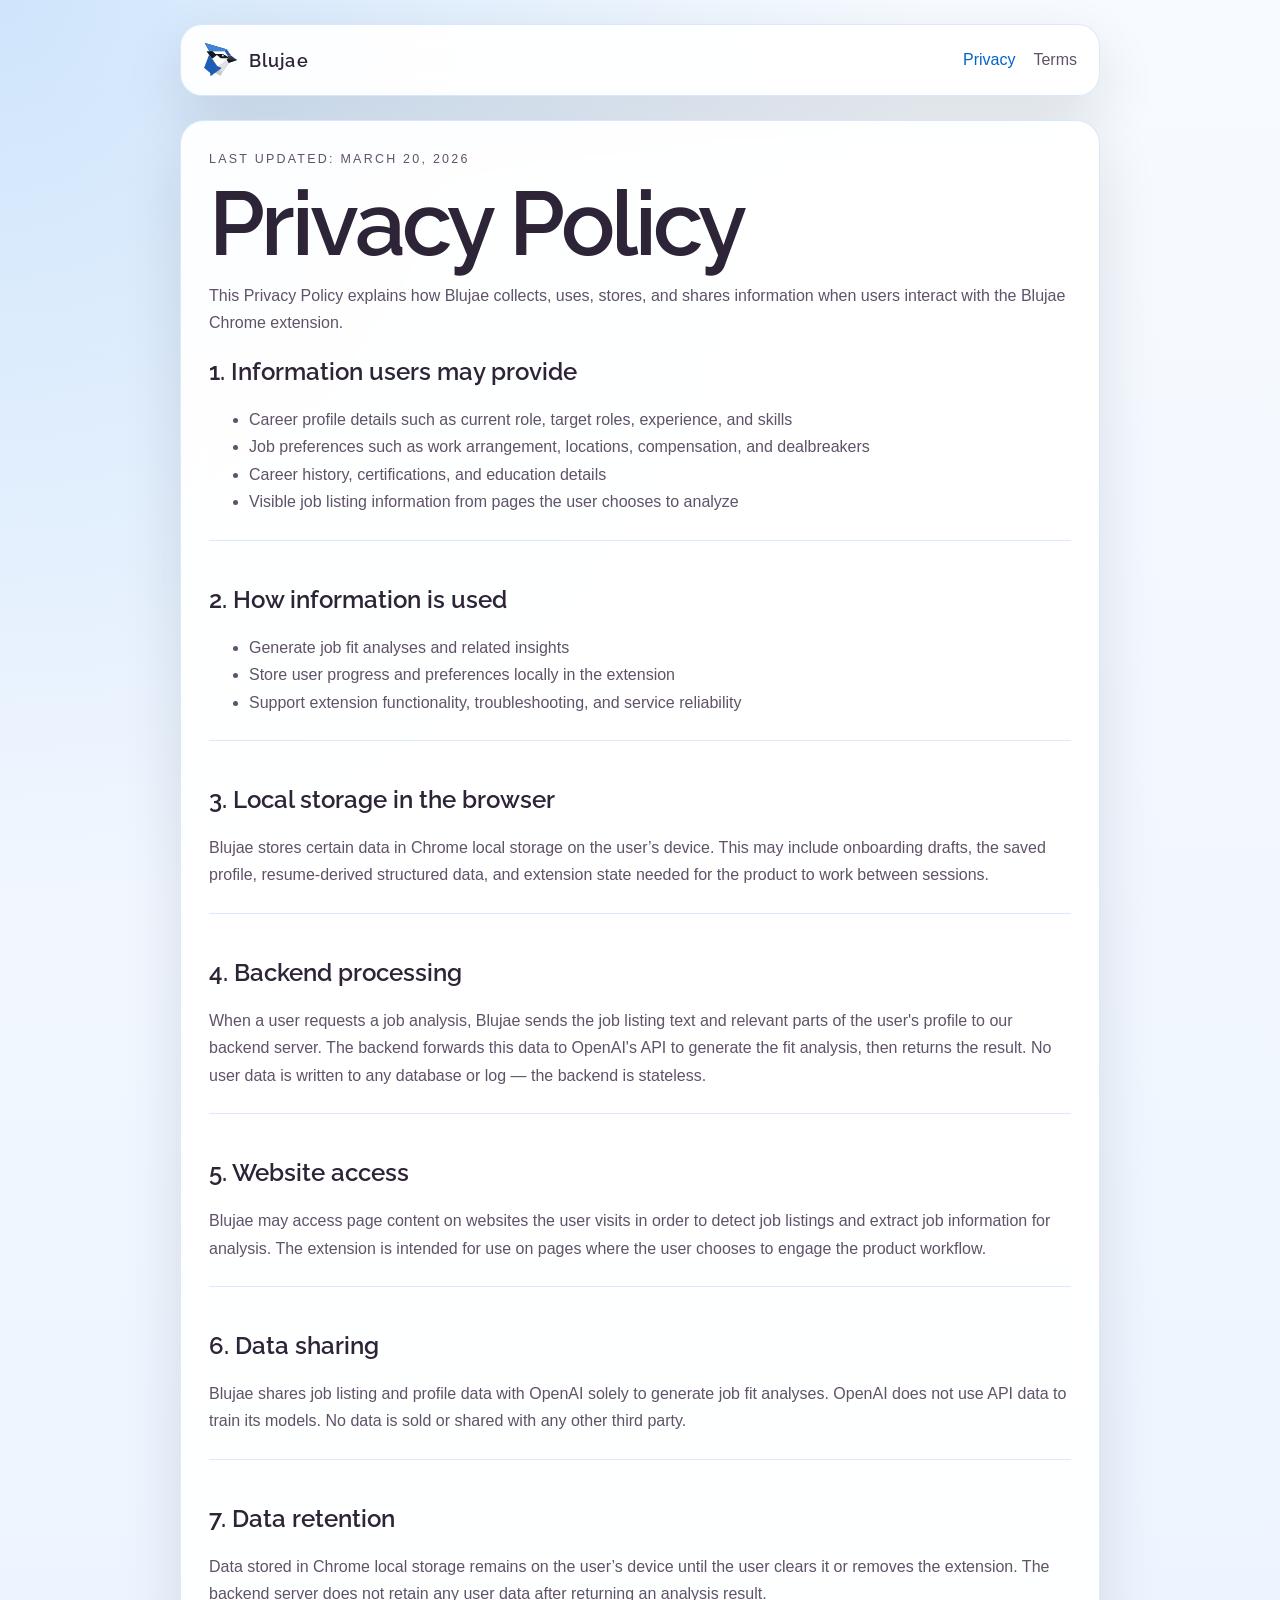
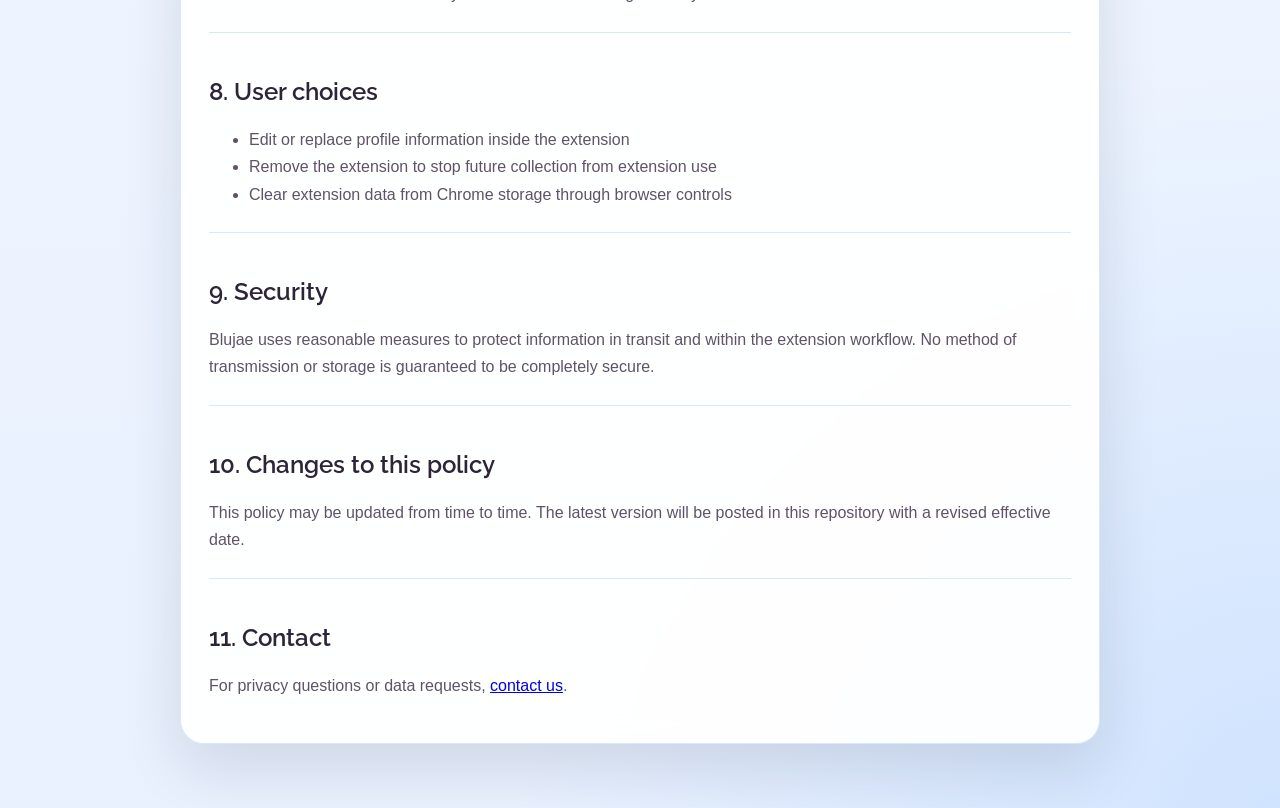
==== commit b236a0e8: "Revert Axiom logging disclosure from privacy policy Co-Authored-By: Claude Sonnet 4.6 <noreply@anthr" ====
--- a/privacy.html
+++ b/privacy.html
@@ -21,7 +21,7 @@
       </nav>
 
       <main class="policy-page">
-        <p class="eyebrow">Last updated: March 28, 2026</p>
+        <p class="eyebrow">Last updated: March 20, 2026</p>
         <h1>Privacy Policy</h1>
         <p>
           This Privacy Policy explains how Blujae collects, uses, stores, and shares information
@@ -61,11 +61,8 @@
           <p>
             When a user requests a job analysis, Blujae sends the job listing text and relevant
             parts of the user's profile to our backend server. The backend forwards this data to
-            OpenAI's API to generate the fit analysis, then returns the result. For operational
-            monitoring purposes, each request to our backend is logged via Axiom. These logs
-            include the request path, HTTP method, response status, response time, IP address,
-            and browser user agent. Logs are retained for 30 days and are not used for any
-            purpose other than monitoring service health and diagnosing errors.
+            OpenAI's API to generate the fit analysis, then returns the result. No user data is
+            written to any database or log — the backend is stateless.
           </p>
         </section>
 
@@ -82,9 +79,8 @@
           <h2>6. Data sharing</h2>
           <p>
             Blujae shares job listing and profile data with OpenAI solely to generate job fit
-            analyses. OpenAI does not use API data to train its models. Request metadata (IP
-            address, user agent, request path, and response details) is shared with Axiom for
-            operational logging. No data is sold or shared with any other third party.
+            analyses. OpenAI does not use API data to train its models. No data is sold or shared
+            with any other third party.
           </p>
         </section>
 
@@ -92,9 +88,8 @@
           <h2>7. Data retention</h2>
           <p>
             Data stored in Chrome local storage remains on the user’s device until the user clears
-            it or removes the extension. Job listing and profile data sent to the backend is not
-            retained after the analysis result is returned. Request metadata logged via Axiom
-            (IP address, user agent, request path, and response details) is retained for 30 days.
+            it or removes the extension. The backend server does not retain any user data after
+            returning an analysis result.
           </p>
         </section>
 
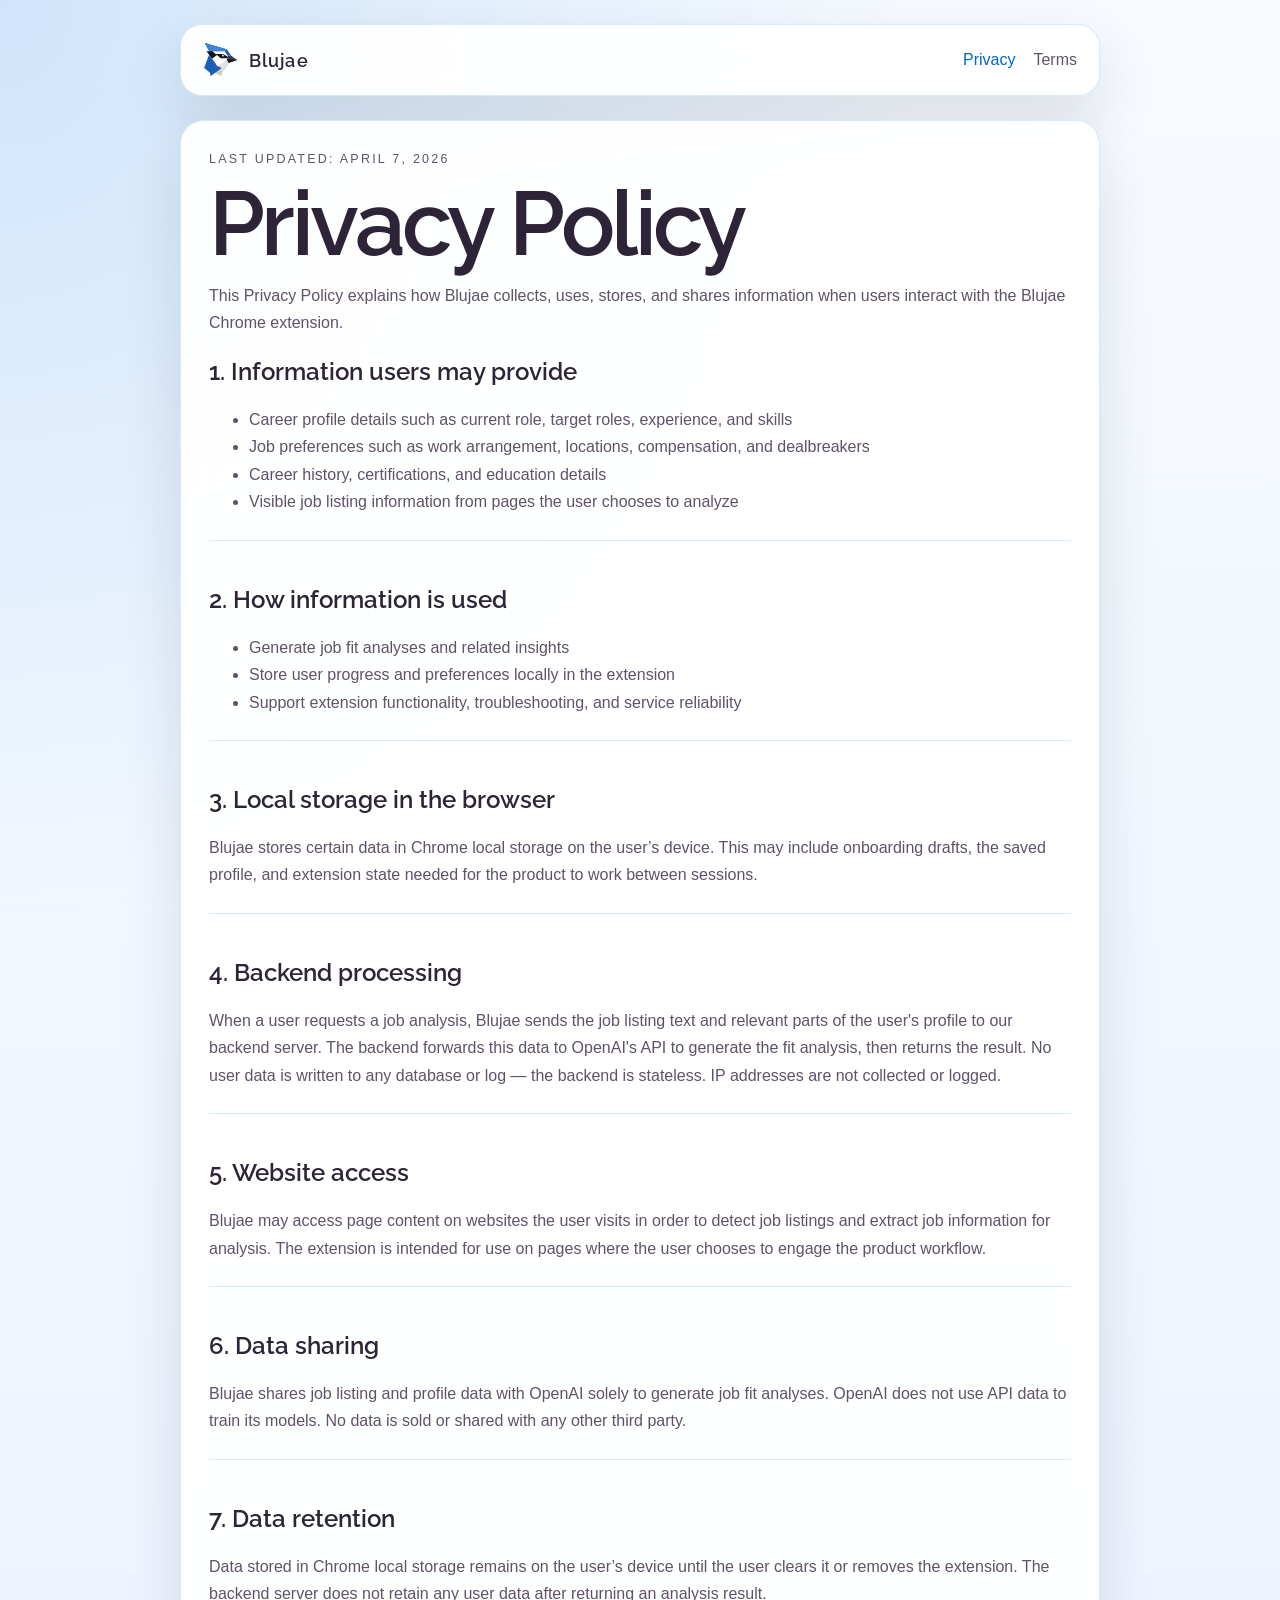
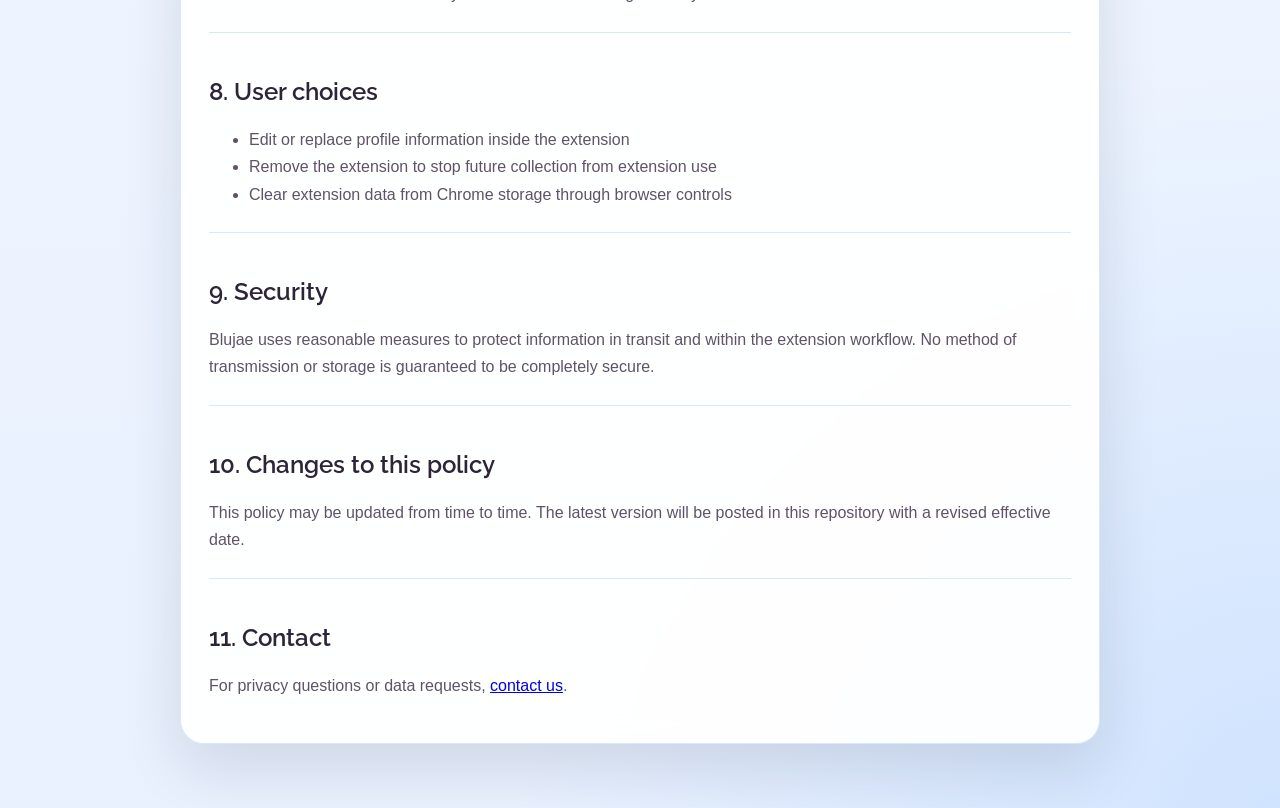
==== commit 6985f842: "Update privacy policy for v1.0.3 - Remove mention of resume-derived structured data (feature removed" ====
--- a/privacy.html
+++ b/privacy.html
@@ -21,7 +21,7 @@
       </nav>
 
       <main class="policy-page">
-        <p class="eyebrow">Last updated: March 20, 2026</p>
+        <p class="eyebrow">Last updated: April 7, 2026</p>
         <h1>Privacy Policy</h1>
         <p>
           This Privacy Policy explains how Blujae collects, uses, stores, and shares information
@@ -51,8 +51,8 @@
           <h2>3. Local storage in the browser</h2>
           <p>
             Blujae stores certain data in Chrome local storage on the user’s device. This may
-            include onboarding drafts, the saved profile, resume-derived structured data, and
-            extension state needed for the product to work between sessions.
+            include onboarding drafts, the saved profile, and extension state needed for the
+            product to work between sessions.
           </p>
         </section>
 
@@ -62,7 +62,8 @@
             When a user requests a job analysis, Blujae sends the job listing text and relevant
             parts of the user's profile to our backend server. The backend forwards this data to
             OpenAI's API to generate the fit analysis, then returns the result. No user data is
-            written to any database or log — the backend is stateless.
+            written to any database or log — the backend is stateless. IP addresses are not
+            collected or logged.
           </p>
         </section>
 
